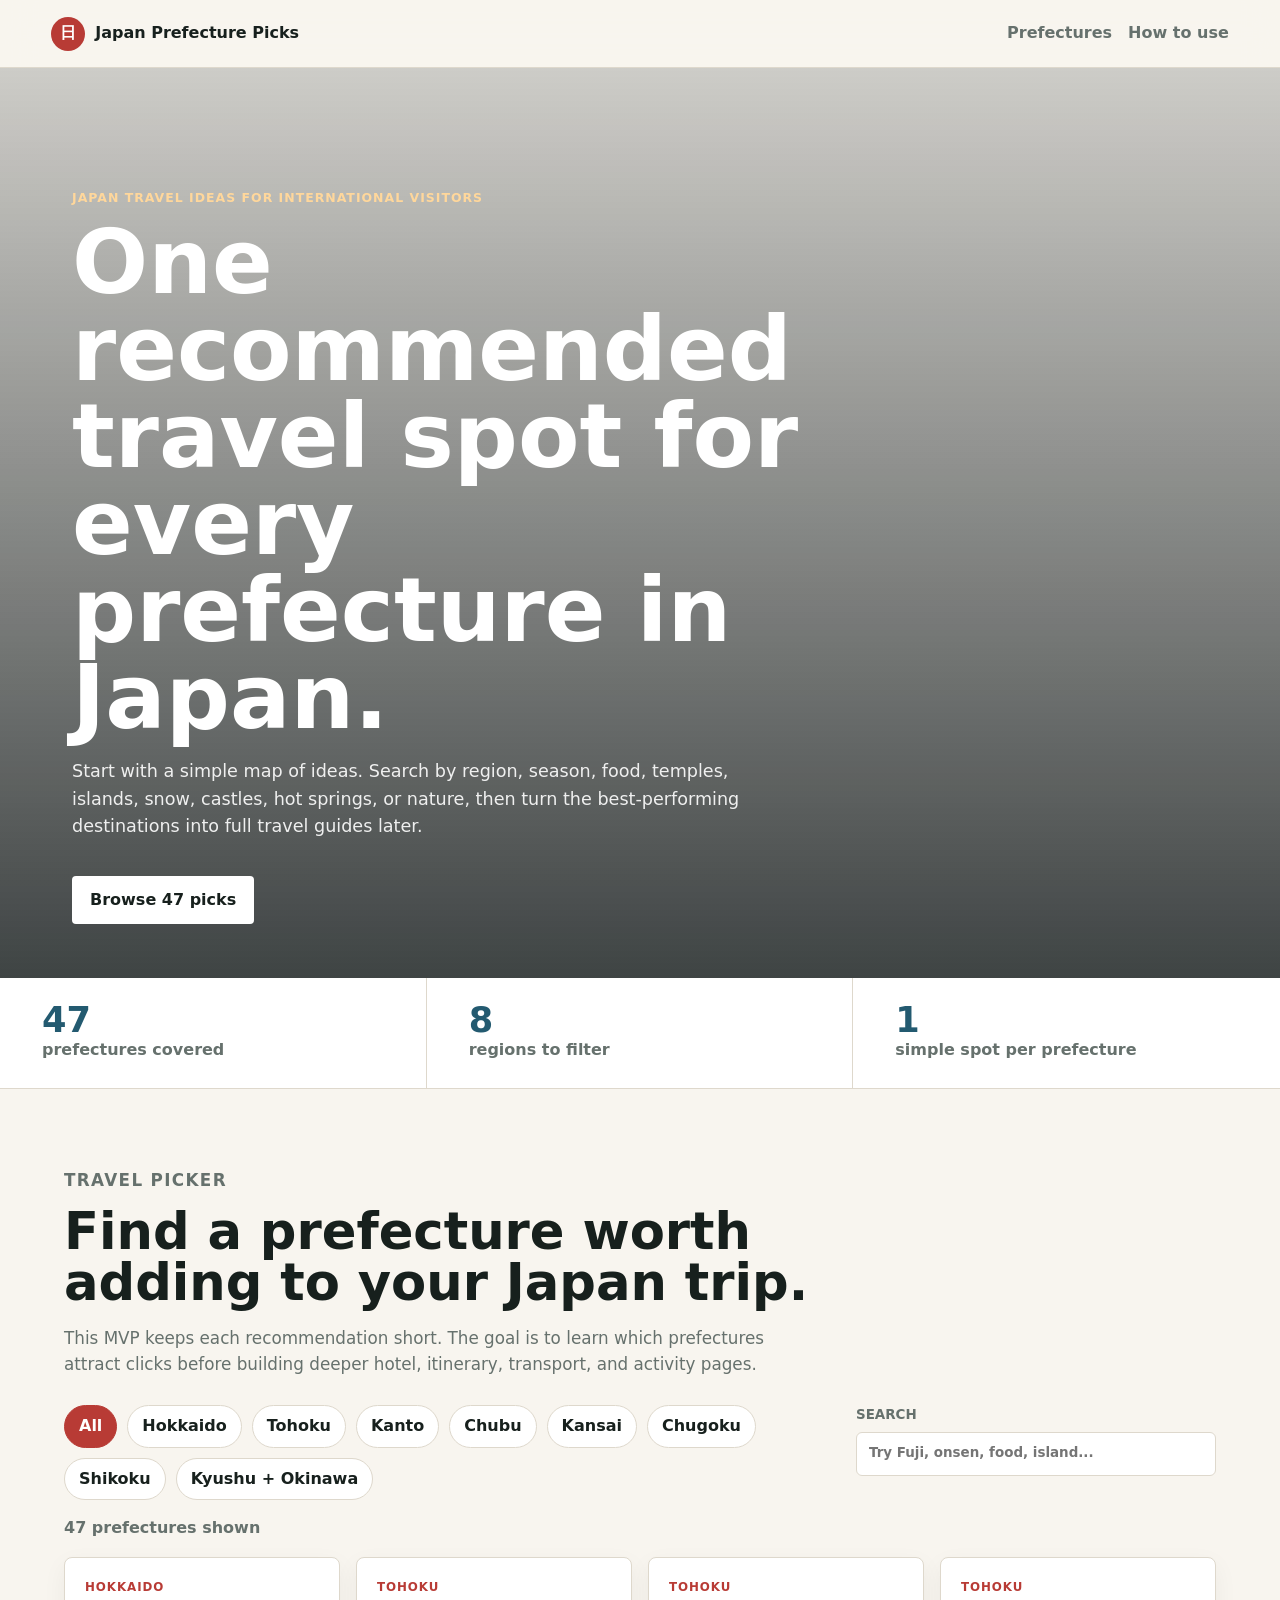
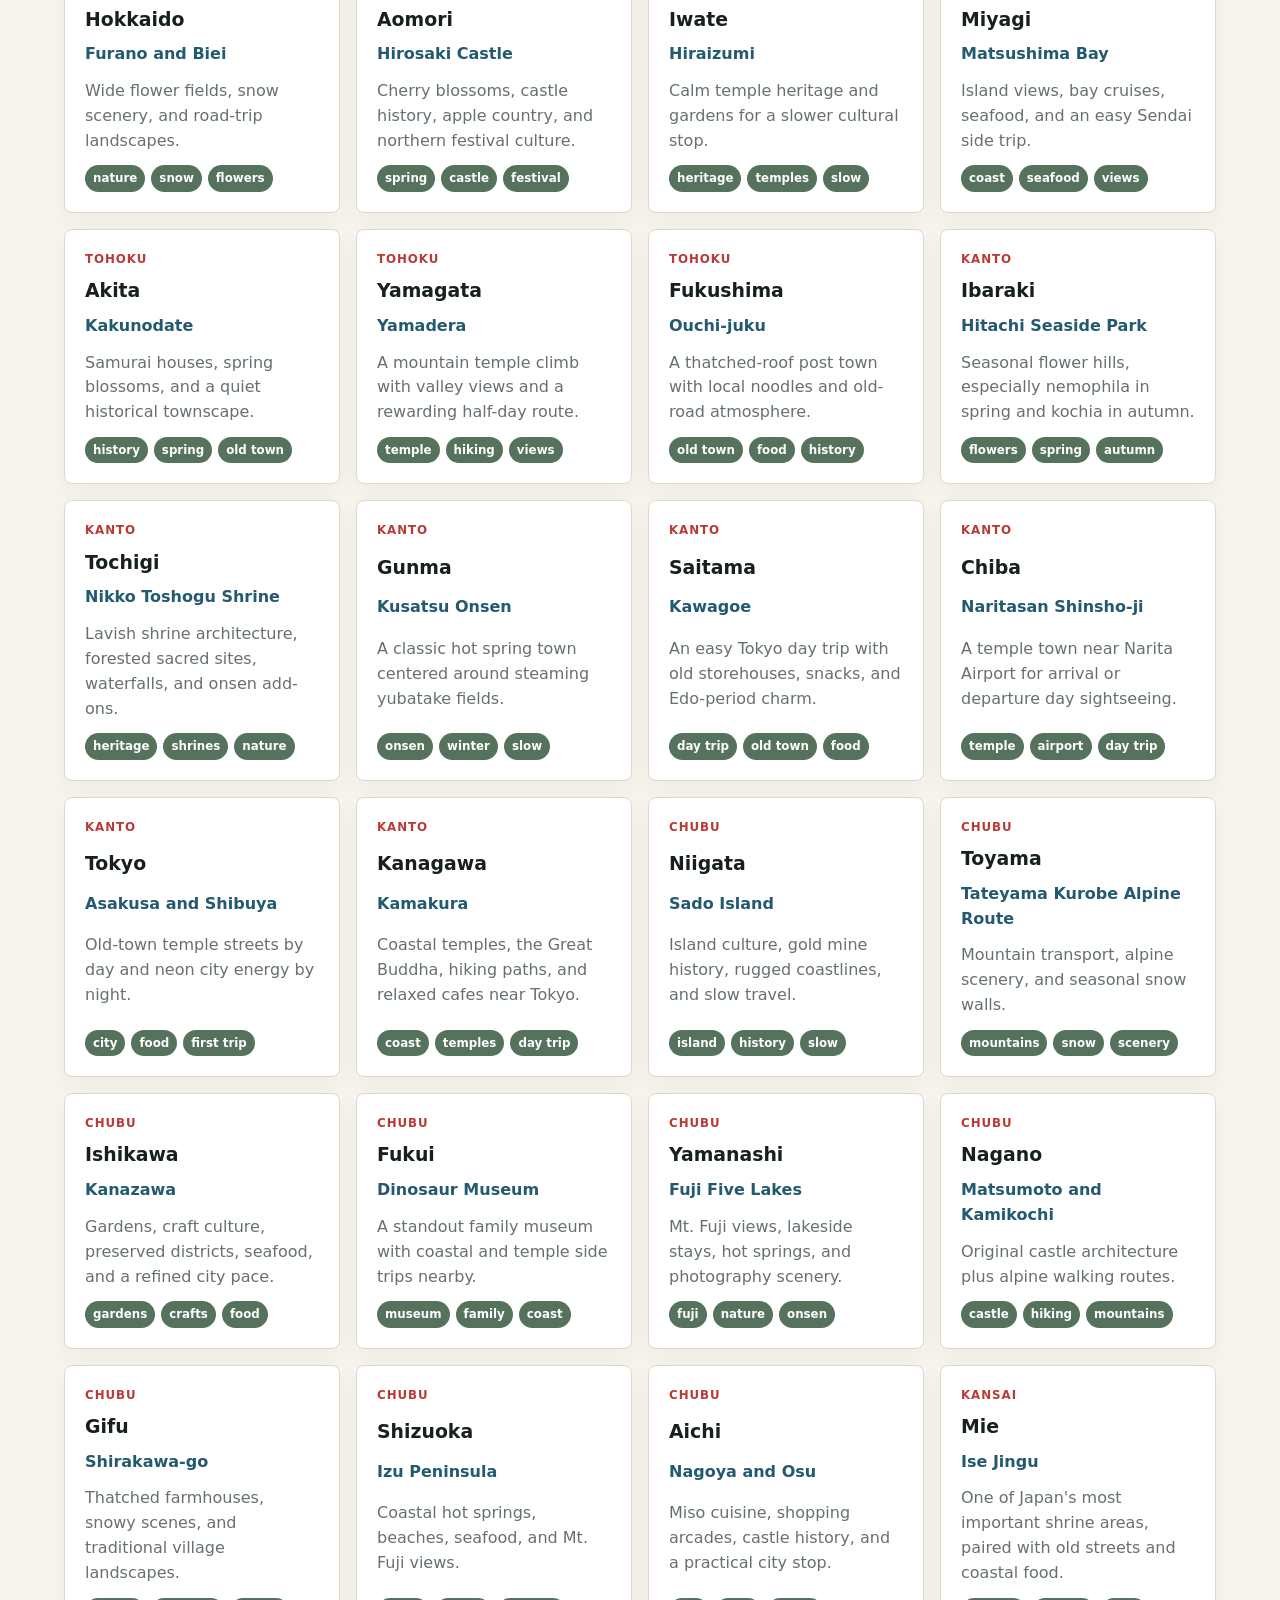
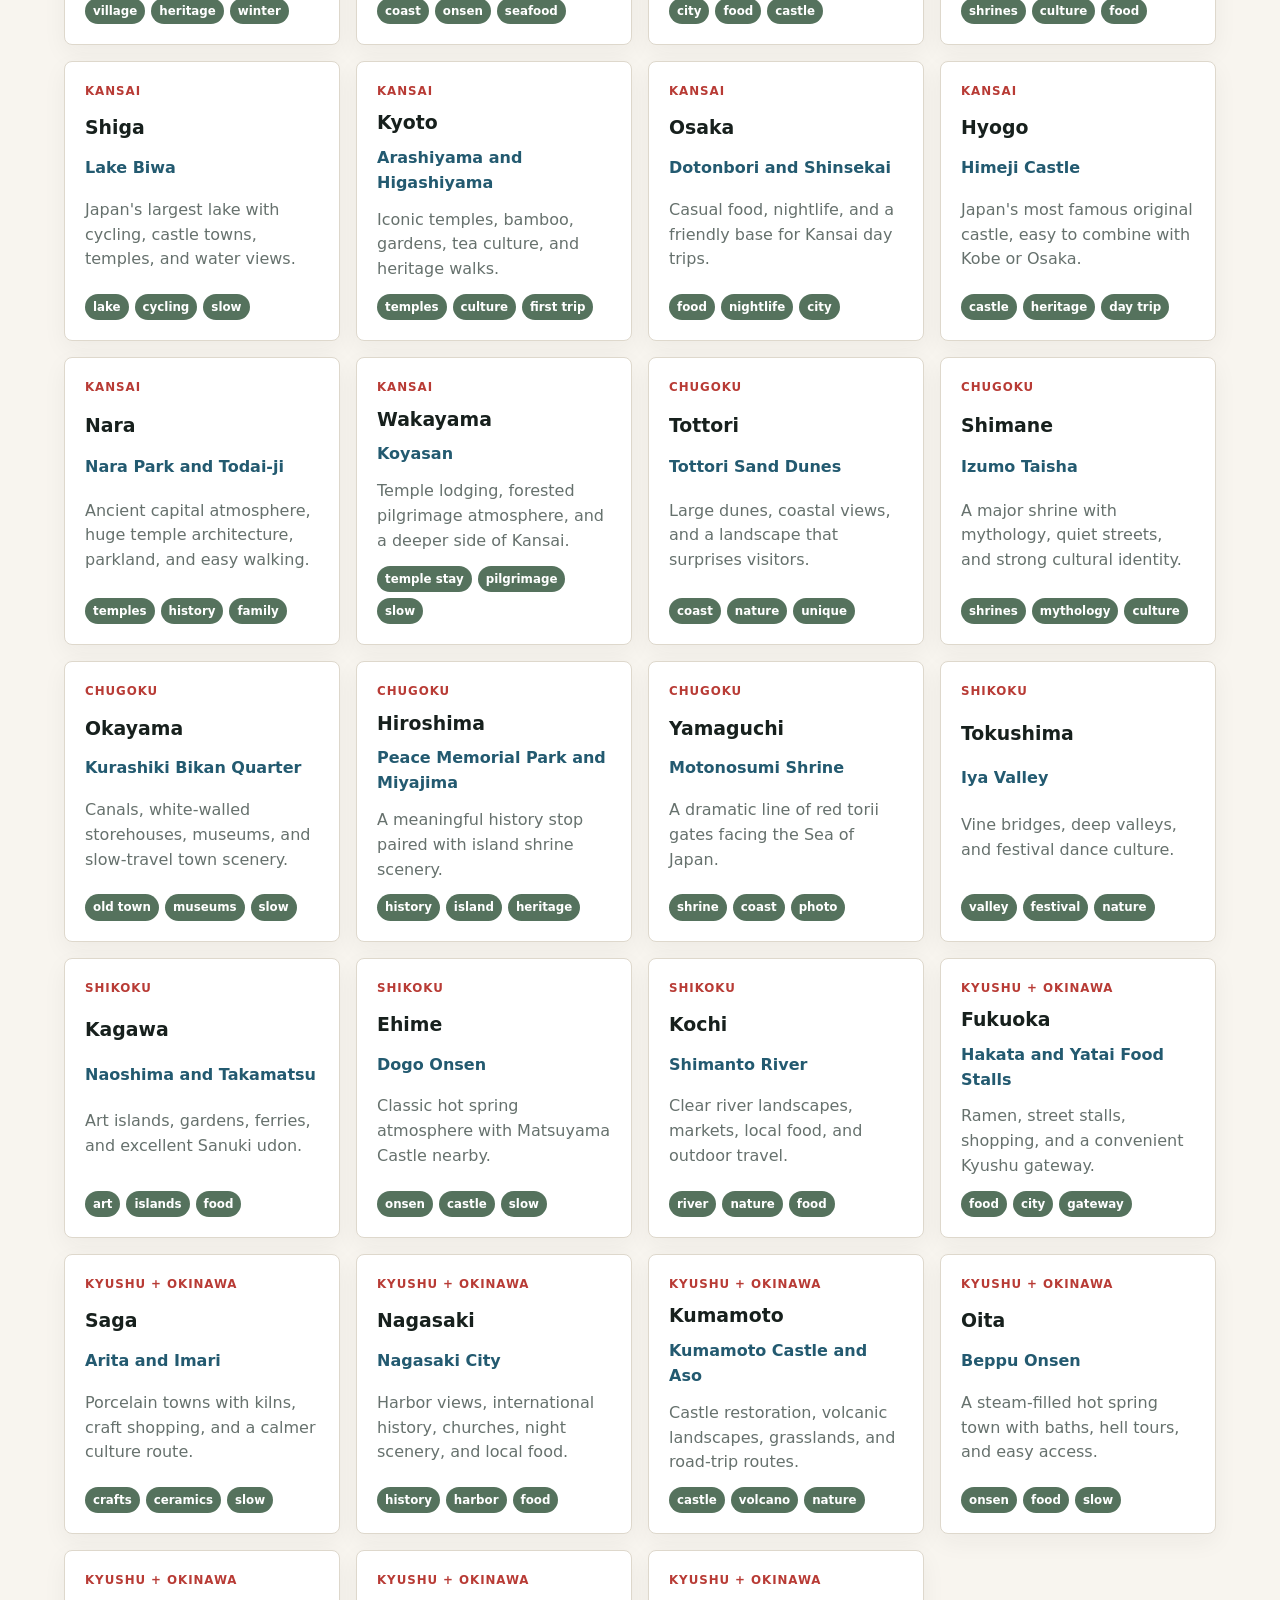
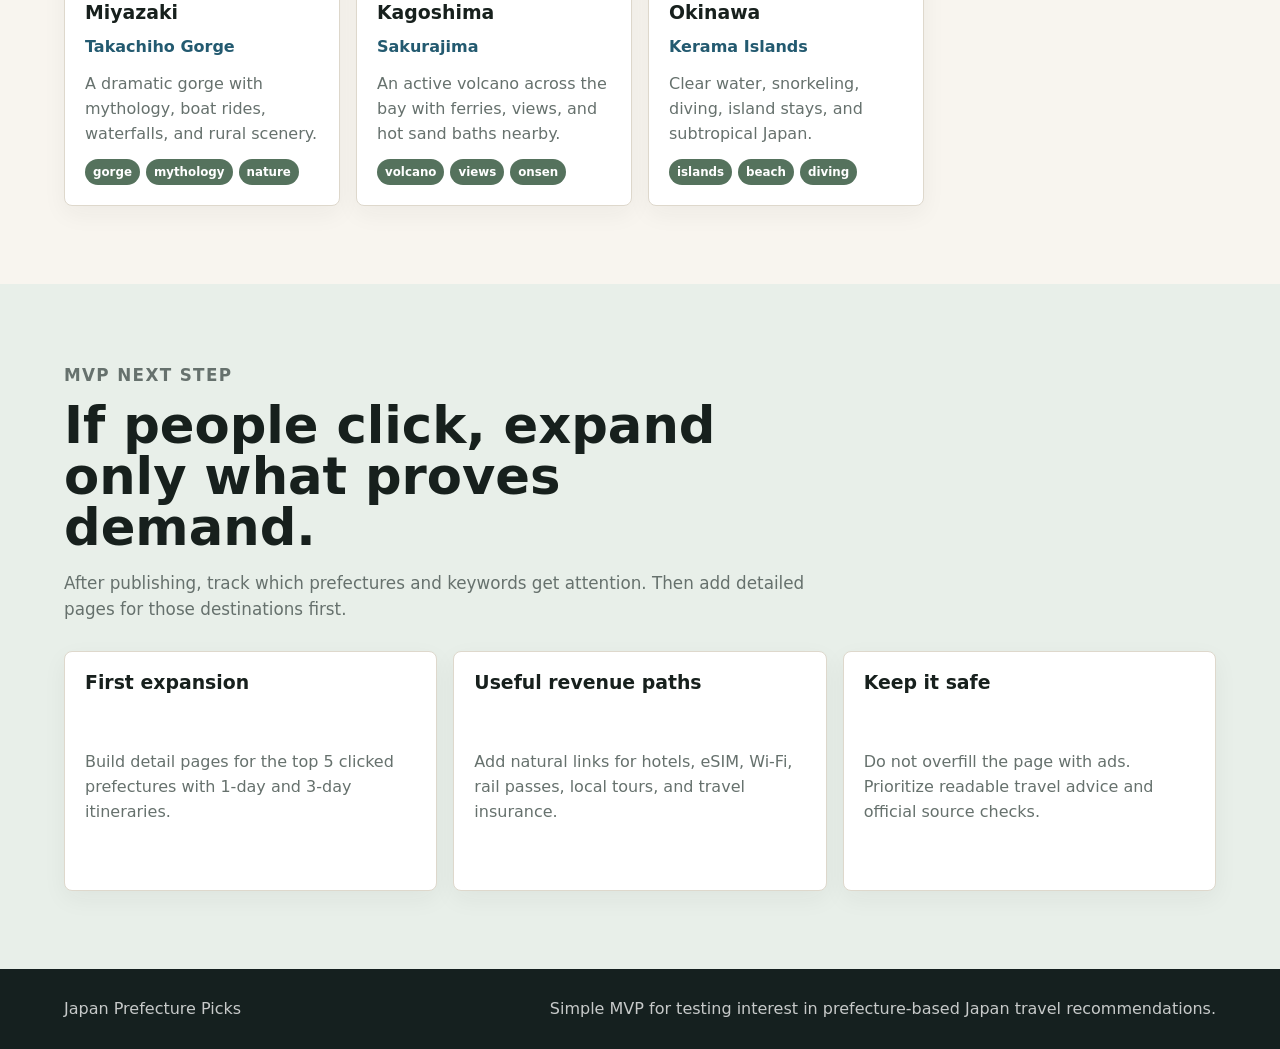
==== index.html @ 4be4b6f5 "Add Japan prefecture travel MVP" ====
<!doctype html>
<html lang="en">
  <head>
    <meta charset="UTF-8" />
    <meta name="viewport" content="width=device-width, initial-scale=1.0" />
    <meta
      name="description"
      content="A simple Japan travel picker for international visitors: one recommended spot for every prefecture."
    />
    <title>Japan Prefecture Picks | Simple Japan Travel Guide</title>
    <script
      async
      src="https://pagead2.googlesyndication.com/pagead/js/adsbygoogle.js?client=ca-pub-1375359131271370"
      crossorigin="anonymous"
    ></script>
    <link rel="stylesheet" href="styles.css" />
  </head>
  <body>
    <header class="site-header">
      <a class="brand" href="#top">
        <span>日</span>
        Japan Prefecture Picks
      </a>
      <nav aria-label="Main navigation">
        <a href="#prefectures">Prefectures</a>
        <a href="#how-to-use">How to use</a>
      </nav>
    </header>

    <main id="top">
      <section class="hero">
        <div class="hero-copy">
          <p class="eyebrow">Japan travel ideas for international visitors</p>
          <h1>One recommended travel spot for every prefecture in Japan.</h1>
          <p>
            Start with a simple map of ideas. Search by region, season, food, temples, islands, snow, castles, hot
            springs, or nature, then turn the best-performing destinations into full travel guides later.
          </p>
          <a class="hero-button" href="#prefectures">Browse 47 picks</a>
        </div>
      </section>

      <section class="summary-strip" aria-label="Site summary">
        <div>
          <strong>47</strong>
          <span>prefectures covered</span>
        </div>
        <div>
          <strong>8</strong>
          <span>regions to filter</span>
        </div>
        <div>
          <strong>1</strong>
          <span>simple spot per prefecture</span>
        </div>
      </section>

      <section class="section" id="prefectures">
        <div class="section-heading">
          <p class="eyebrow">Travel picker</p>
          <h2>Find a prefecture worth adding to your Japan trip.</h2>
          <p>
            This MVP keeps each recommendation short. The goal is to learn which prefectures attract clicks before
            building deeper hotel, itinerary, transport, and activity pages.
          </p>
        </div>

        <div class="controls" aria-label="Prefecture controls">
          <div class="region-tabs" aria-label="Filter by region">
            <button class="region-button active" type="button" data-region="all">All</button>
            <button class="region-button" type="button" data-region="hokkaido">Hokkaido</button>
            <button class="region-button" type="button" data-region="tohoku">Tohoku</button>
            <button class="region-button" type="button" data-region="kanto">Kanto</button>
            <button class="region-button" type="button" data-region="chubu">Chubu</button>
            <button class="region-button" type="button" data-region="kansai">Kansai</button>
            <button class="region-button" type="button" data-region="chugoku">Chugoku</button>
            <button class="region-button" type="button" data-region="shikoku">Shikoku</button>
            <button class="region-button" type="button" data-region="kyushu">Kyushu + Okinawa</button>
          </div>
          <label class="search-box">
            <span>Search</span>
            <input id="prefectureSearch" type="search" placeholder="Try Fuji, onsen, food, island..." />
          </label>
        </div>

        <p class="result-count" id="resultCount" aria-live="polite"></p>
        <div class="prefecture-grid" id="prefectureGrid"></div>
      </section>

      <section class="section monetization" id="how-to-use">
        <div class="section-heading">
          <p class="eyebrow">MVP next step</p>
          <h2>If people click, expand only what proves demand.</h2>
          <p>
            After publishing, track which prefectures and keywords get attention. Then add detailed pages for those
            destinations first.
          </p>
        </div>
        <div class="next-grid">
          <article>
            <h3>First expansion</h3>
            <p>Build detail pages for the top 5 clicked prefectures with 1-day and 3-day itineraries.</p>
          </article>
          <article>
            <h3>Useful revenue paths</h3>
            <p>Add natural links for hotels, eSIM, Wi-Fi, rail passes, local tours, and travel insurance.</p>
          </article>
          <article>
            <h3>Keep it safe</h3>
            <p>Do not overfill the page with ads. Prioritize readable travel advice and official source checks.</p>
          </article>
        </div>
      </section>
    </main>

    <footer>
      <p>Japan Prefecture Picks</p>
      <p>Simple MVP for testing interest in prefecture-based Japan travel recommendations.</p>
    </footer>

    <script src="script.js"></script>
  </body>
</html>
---- styles.css ----
:root {
  --ink: #17201d;
  --muted: #66716d;
  --paper: #f8f5ef;
  --surface: #ffffff;
  --line: #ded8cc;
  --red: #b83b35;
  --blue: #235a70;
  --green: #55725d;
  --gold: #b88637;
}

* {
  box-sizing: border-box;
}

html {
  scroll-behavior: smooth;
}

body {
  margin: 0;
  color: var(--ink);
  background: var(--paper);
  font-family: Inter, ui-sans-serif, system-ui, -apple-system, BlinkMacSystemFont, "Segoe UI", sans-serif;
  line-height: 1.55;
}

a {
  color: inherit;
}

.site-header {
  position: sticky;
  top: 0;
  z-index: 10;
  display: flex;
  align-items: center;
  justify-content: space-between;
  gap: 18px;
  min-height: 68px;
  padding: 14px clamp(18px, 4vw, 56px);
  background: rgba(248, 245, 239, 0.94);
  border-bottom: 1px solid var(--line);
  backdrop-filter: blur(16px);
}

.brand {
  display: inline-flex;
  align-items: center;
  gap: 10px;
  font-weight: 900;
  text-decoration: none;
}

.brand span {
  display: grid;
  place-items: center;
  width: 34px;
  height: 34px;
  color: #fff;
  background: var(--red);
  border-radius: 50%;
}

nav {
  display: flex;
  flex-wrap: wrap;
  justify-content: flex-end;
  gap: 16px;
  color: var(--muted);
  font-weight: 800;
}

nav a {
  text-decoration: none;
}

nav a:hover {
  color: var(--red);
}

.hero {
  min-height: 72vh;
  display: grid;
  align-items: end;
  padding: 120px clamp(20px, 6vw, 72px) 54px;
  color: #fff;
  background:
    linear-gradient(180deg, rgba(11, 18, 20, 0.18), rgba(11, 18, 20, 0.78)),
    url("https://images.unsplash.com/photo-1528164344705-47542687000d?auto=format&fit=crop&w=1800&q=80") center/cover;
}

.hero-copy {
  max-width: 820px;
}

.eyebrow {
  margin: 0 0 12px;
  color: var(--red);
  font-size: 0.78rem;
  font-weight: 900;
  letter-spacing: 0.08em;
  text-transform: uppercase;
}

.hero .eyebrow {
  color: #ffd79b;
}

h1,
h2,
h3,
p {
  overflow-wrap: anywhere;
}

h1 {
  max-width: 760px;
  margin: 0;
  font-size: clamp(2.7rem, 7vw, 6.4rem);
  line-height: 0.97;
  letter-spacing: 0;
}

.hero p:not(.eyebrow) {
  max-width: 680px;
  color: rgba(255, 255, 255, 0.9);
  font-size: 1.1rem;
}

.hero-button {
  display: inline-flex;
  align-items: center;
  justify-content: center;
  min-height: 46px;
  margin-top: 18px;
  padding: 12px 18px;
  color: var(--ink);
  background: #fff;
  border-radius: 4px;
  font-weight: 900;
  text-decoration: none;
}

.summary-strip {
  display: grid;
  grid-template-columns: repeat(3, minmax(0, 1fr));
  background: var(--surface);
  border-bottom: 1px solid var(--line);
}

.summary-strip div {
  min-height: 110px;
  padding: 24px clamp(18px, 4vw, 42px);
  border-right: 1px solid var(--line);
}

.summary-strip div:last-child {
  border-right: 0;
}

.summary-strip strong {
  display: block;
  color: var(--blue);
  font-size: 2.2rem;
  line-height: 1;
}

.summary-strip span {
  color: var(--muted);
  font-weight: 800;
}

.section {
  padding: 78px clamp(20px, 5vw, 72px);
}

.section-heading {
  max-width: 760px;
  margin-bottom: 28px;
}

.section-heading h2 {
  margin: 0;
  font-size: clamp(2rem, 4vw, 4rem);
  line-height: 1;
  letter-spacing: 0;
}

.section-heading p {
  color: var(--muted);
  font-size: 1.05rem;
}

.controls {
  display: grid;
  grid-template-columns: minmax(0, 1fr) minmax(250px, 360px);
  gap: 18px;
  align-items: start;
  margin-bottom: 16px;
}

.region-tabs {
  display: flex;
  flex-wrap: wrap;
  gap: 10px;
}

.region-button {
  min-height: 40px;
  padding: 8px 14px;
  color: var(--ink);
  background: var(--surface);
  border: 1px solid var(--line);
  border-radius: 999px;
  font: inherit;
  font-weight: 850;
  cursor: pointer;
}

.region-button.active,
.region-button:hover {
  color: #fff;
  background: var(--red);
  border-color: var(--red);
}

.search-box {
  display: grid;
  gap: 6px;
  color: var(--muted);
  font-size: 0.84rem;
  font-weight: 900;
  text-transform: uppercase;
}

.search-box input {
  width: 100%;
  min-height: 44px;
  padding: 10px 12px;
  color: var(--ink);
  background: var(--surface);
  border: 1px solid var(--line);
  border-radius: 6px;
  font: inherit;
  text-transform: none;
}

.result-count {
  min-height: 24px;
  margin: 0 0 16px;
  color: var(--muted);
  font-weight: 900;
}

.prefecture-grid {
  display: grid;
  grid-template-columns: repeat(4, minmax(0, 1fr));
  gap: 16px;
}

.prefecture-card,
.next-grid article {
  display: grid;
  gap: 12px;
  min-height: 240px;
  padding: 20px;
  background: var(--surface);
  border: 1px solid var(--line);
  border-radius: 8px;
  box-shadow: 0 8px 24px rgba(31, 43, 40, 0.05);
}

.prefecture-region {
  color: var(--red);
  font-size: 0.74rem;
  font-weight: 900;
  letter-spacing: 0.08em;
  text-transform: uppercase;
}

.prefecture-card h3,
.next-grid h3 {
  margin: 0;
  font-size: 1.18rem;
  line-height: 1.15;
}

.prefecture-spot {
  margin: 0;
  color: var(--blue);
  font-weight: 900;
}

.prefecture-card p:not(.prefecture-spot),
.next-grid p {
  margin: 0;
  color: var(--muted);
}

.prefecture-tags {
  display: flex;
  flex-wrap: wrap;
  gap: 6px;
  align-self: end;
}

.prefecture-tags span {
  min-height: 26px;
  padding: 4px 8px;
  color: #fff;
  background: var(--green);
  border-radius: 999px;
  font-size: 0.74rem;
  font-weight: 900;
}

.monetization {
  background: #e8efe9;
}

.next-grid {
  display: grid;
  grid-template-columns: repeat(3, minmax(0, 1fr));
  gap: 16px;
}

footer {
  display: flex;
  justify-content: space-between;
  gap: 24px;
  padding: 28px clamp(20px, 5vw, 72px);
  color: rgba(255, 255, 255, 0.76);
  background: #15201f;
}

footer p {
  margin: 0;
}

@media (max-width: 1080px) {
  .prefecture-grid {
    grid-template-columns: repeat(2, minmax(0, 1fr));
  }

  .controls {
    grid-template-columns: 1fr;
  }
}

@media (max-width: 760px) {
  .site-header {
    position: static;
    align-items: flex-start;
    flex-direction: column;
  }

  nav {
    justify-content: flex-start;
  }

  .hero {
    min-height: 76vh;
    padding-top: 88px;
  }

  h1 {
    font-size: clamp(2.35rem, 15vw, 4.4rem);
  }

  .summary-strip,
  .prefecture-grid,
  .next-grid {
    grid-template-columns: 1fr;
  }

  .summary-strip div {
    min-height: auto;
    border-right: 0;
    border-bottom: 1px solid var(--line);
  }

  .summary-strip div:last-child {
    border-bottom: 0;
  }

  footer {
    flex-direction: column;
  }
}
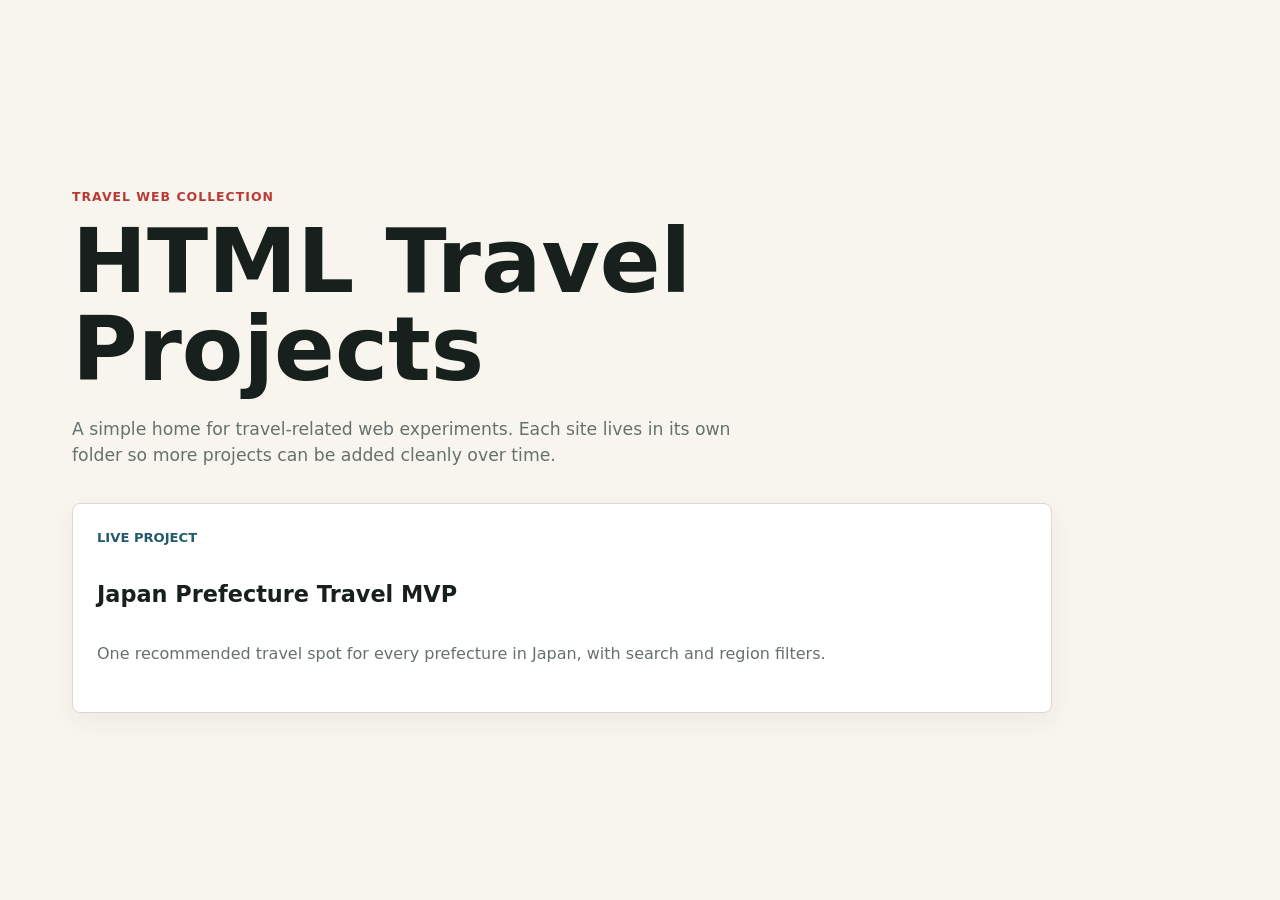
==== commit 2e770eb4: "Organize travel MVP into project folder" ====
--- a/index.html
+++ b/index.html
@@ -5,119 +5,122 @@
     <meta name="viewport" content="width=device-width, initial-scale=1.0" />
     <meta
       name="description"
-      content="A simple Japan travel picker for international visitors: one recommended spot for every prefecture."
+      content="A collection of simple travel web projects."
     />
-    <title>Japan Prefecture Picks | Simple Japan Travel Guide</title>
-    <script
-      async
-      src="https://pagead2.googlesyndication.com/pagead/js/adsbygoogle.js?client=ca-pub-1375359131271370"
-      crossorigin="anonymous"
-    ></script>
-    <link rel="stylesheet" href="styles.css" />
+    <title>HTML Travel Projects</title>
+    <style>
+      :root {
+        --ink: #17201d;
+        --muted: #66716d;
+        --paper: #f8f5ef;
+        --surface: #ffffff;
+        --line: #ded8cc;
+        --red: #b83b35;
+        --blue: #235a70;
+      }
+
+      * {
+        box-sizing: border-box;
+      }
+
+      body {
+        margin: 0;
+        color: var(--ink);
+        background: var(--paper);
+        font-family: Inter, ui-sans-serif, system-ui, -apple-system, BlinkMacSystemFont, "Segoe UI", sans-serif;
+        line-height: 1.55;
+      }
+
+      main {
+        min-height: 100vh;
+        display: grid;
+        align-content: center;
+        padding: clamp(24px, 6vw, 72px);
+      }
+
+      .eyebrow {
+        margin: 0 0 12px;
+        color: var(--red);
+        font-size: 0.78rem;
+        font-weight: 900;
+        letter-spacing: 0.08em;
+        text-transform: uppercase;
+      }
+
+      h1 {
+        max-width: 780px;
+        margin: 0;
+        font-size: clamp(2.8rem, 7vw, 6rem);
+        line-height: 0.98;
+        letter-spacing: 0;
+      }
+
+      .intro {
+        max-width: 680px;
+        margin: 22px 0 34px;
+        color: var(--muted);
+        font-size: 1.08rem;
+      }
+
+      .project-grid {
+        display: grid;
+        grid-template-columns: repeat(auto-fit, minmax(260px, 1fr));
+        gap: 18px;
+        max-width: 980px;
+      }
+
+      .project-card {
+        display: grid;
+        gap: 12px;
+        min-height: 210px;
+        padding: 24px;
+        color: inherit;
+        background: var(--surface);
+        border: 1px solid var(--line);
+        border-radius: 8px;
+        text-decoration: none;
+        box-shadow: 0 8px 24px rgba(31, 43, 40, 0.06);
+      }
+
+      .project-card:hover {
+        border-color: var(--blue);
+      }
+
+      .project-card span {
+        color: var(--blue);
+        font-size: 0.82rem;
+        font-weight: 900;
+        text-transform: uppercase;
+      }
+
+      .project-card h2 {
+        margin: 0;
+        font-size: 1.4rem;
+        line-height: 1.15;
+      }
+
+      .project-card p {
+        margin: 0;
+        color: var(--muted);
+      }
+    </style>
   </head>
   <body>
-    <header class="site-header">
-      <a class="brand" href="#top">
-        <span>日</span>
-        Japan Prefecture Picks
-      </a>
-      <nav aria-label="Main navigation">
-        <a href="#prefectures">Prefectures</a>
-        <a href="#how-to-use">How to use</a>
-      </nav>
-    </header>
+    <main>
+      <p class="eyebrow">Travel web collection</p>
+      <h1>HTML Travel Projects</h1>
+      <p class="intro">
+        A simple home for travel-related web experiments. Each site lives in its own folder so more projects can be
+        added cleanly over time.
+      </p>
 
-    <main id="top">
-      <section class="hero">
-        <div class="hero-copy">
-          <p class="eyebrow">Japan travel ideas for international visitors</p>
-          <h1>One recommended travel spot for every prefecture in Japan.</h1>
-          <p>
-            Start with a simple map of ideas. Search by region, season, food, temples, islands, snow, castles, hot
-            springs, or nature, then turn the best-performing destinations into full travel guides later.
-          </p>
-          <a class="hero-button" href="#prefectures">Browse 47 picks</a>
-        </div>
-      </section>
-
-      <section class="summary-strip" aria-label="Site summary">
-        <div>
-          <strong>47</strong>
-          <span>prefectures covered</span>
-        </div>
-        <div>
-          <strong>8</strong>
-          <span>regions to filter</span>
-        </div>
-        <div>
-          <strong>1</strong>
-          <span>simple spot per prefecture</span>
-        </div>
-      </section>
-
-      <section class="section" id="prefectures">
-        <div class="section-heading">
-          <p class="eyebrow">Travel picker</p>
-          <h2>Find a prefecture worth adding to your Japan trip.</h2>
-          <p>
-            This MVP keeps each recommendation short. The goal is to learn which prefectures attract clicks before
-            building deeper hotel, itinerary, transport, and activity pages.
-          </p>
-        </div>
-
-        <div class="controls" aria-label="Prefecture controls">
-          <div class="region-tabs" aria-label="Filter by region">
-            <button class="region-button active" type="button" data-region="all">All</button>
-            <button class="region-button" type="button" data-region="hokkaido">Hokkaido</button>
-            <button class="region-button" type="button" data-region="tohoku">Tohoku</button>
-            <button class="region-button" type="button" data-region="kanto">Kanto</button>
-            <button class="region-button" type="button" data-region="chubu">Chubu</button>
-            <button class="region-button" type="button" data-region="kansai">Kansai</button>
-            <button class="region-button" type="button" data-region="chugoku">Chugoku</button>
-            <button class="region-button" type="button" data-region="shikoku">Shikoku</button>
-            <button class="region-button" type="button" data-region="kyushu">Kyushu + Okinawa</button>
-          </div>
-          <label class="search-box">
-            <span>Search</span>
-            <input id="prefectureSearch" type="search" placeholder="Try Fuji, onsen, food, island..." />
-          </label>
-        </div>
-
-        <p class="result-count" id="resultCount" aria-live="polite"></p>
-        <div class="prefecture-grid" id="prefectureGrid"></div>
-      </section>
-
-      <section class="section monetization" id="how-to-use">
-        <div class="section-heading">
-          <p class="eyebrow">MVP next step</p>
-          <h2>If people click, expand only what proves demand.</h2>
-          <p>
-            After publishing, track which prefectures and keywords get attention. Then add detailed pages for those
-            destinations first.
-          </p>
-        </div>
-        <div class="next-grid">
-          <article>
-            <h3>First expansion</h3>
-            <p>Build detail pages for the top 5 clicked prefectures with 1-day and 3-day itineraries.</p>
-          </article>
-          <article>
-            <h3>Useful revenue paths</h3>
-            <p>Add natural links for hotels, eSIM, Wi-Fi, rail passes, local tours, and travel insurance.</p>
-          </article>
-          <article>
-            <h3>Keep it safe</h3>
-            <p>Do not overfill the page with ads. Prioritize readable travel advice and official source checks.</p>
-          </article>
-        </div>
-      </section>
+      <div class="project-grid">
+        <a class="project-card" href="./japan-prefecture-travel-mvp/">
+          <span>Live project</span>
+          <h2>Japan Prefecture Travel MVP</h2>
+          <p>One recommended travel spot for every prefecture in Japan, with search and region filters.</p>
+        </a>
+      </div>
     </main>
-
-    <footer>
-      <p>Japan Prefecture Picks</p>
-      <p>Simple MVP for testing interest in prefecture-based Japan travel recommendations.</p>
-    </footer>
-
-    <script src="script.js"></script>
   </body>
 </html>
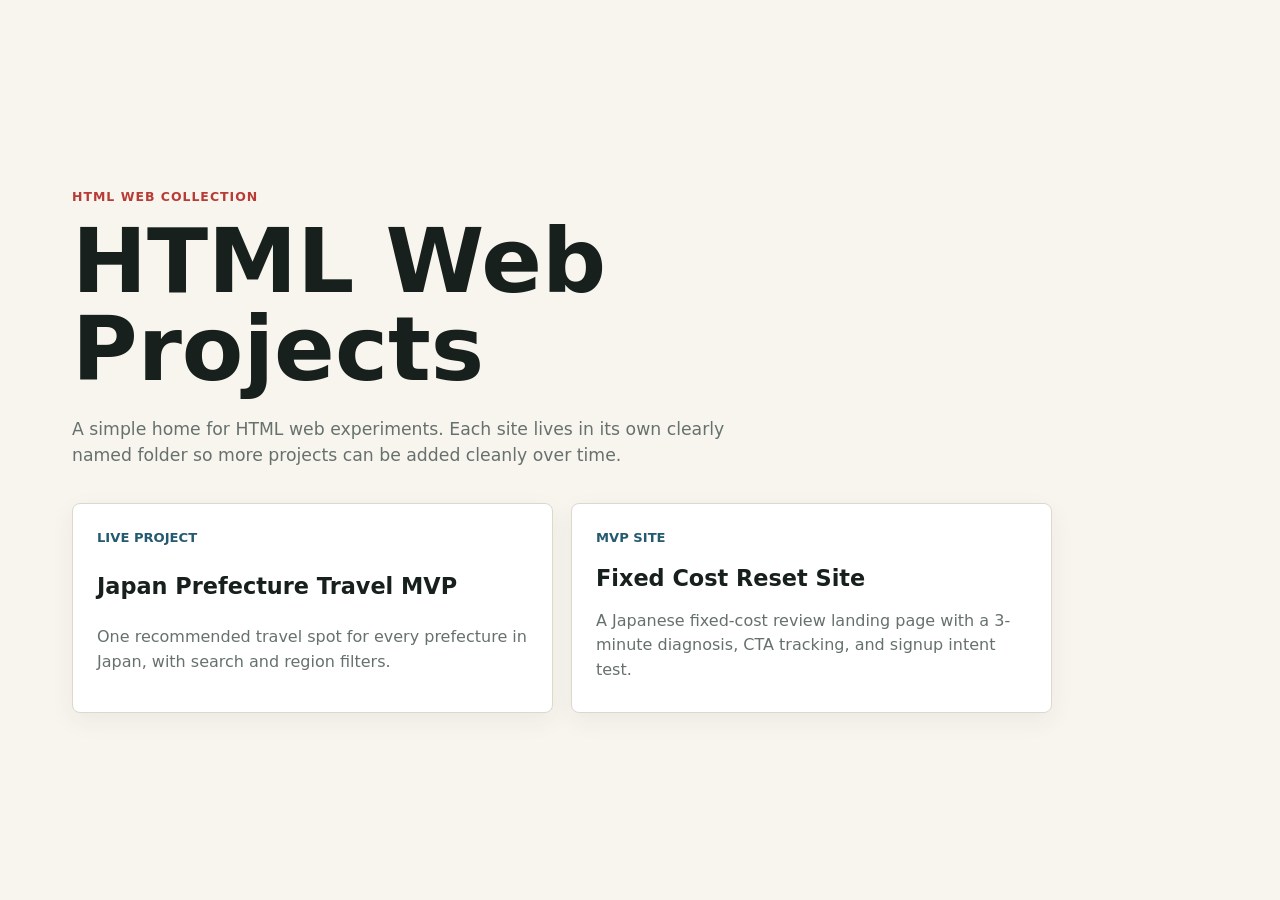
==== commit 575c8be9: "Add fixed cost reset site" ====
--- a/index.html
+++ b/index.html
@@ -5,9 +5,9 @@
     <meta name="viewport" content="width=device-width, initial-scale=1.0" />
     <meta
       name="description"
-      content="A collection of simple travel web projects."
+      content="A collection of simple HTML web projects."
     />
-    <title>HTML Travel Projects</title>
+    <title>HTML Web Projects</title>
     <style>
       :root {
         --ink: #17201d;
@@ -107,10 +107,10 @@
   </head>
   <body>
     <main>
-      <p class="eyebrow">Travel web collection</p>
-      <h1>HTML Travel Projects</h1>
+      <p class="eyebrow">HTML web collection</p>
+      <h1>HTML Web Projects</h1>
       <p class="intro">
-        A simple home for travel-related web experiments. Each site lives in its own folder so more projects can be
+        A simple home for HTML web experiments. Each site lives in its own clearly named folder so more projects can be
         added cleanly over time.
       </p>
 
@@ -120,6 +120,11 @@
           <h2>Japan Prefecture Travel MVP</h2>
           <p>One recommended travel spot for every prefecture in Japan, with search and region filters.</p>
         </a>
+        <a class="project-card" href="./fixed-cost-reset-site/">
+          <span>MVP site</span>
+          <h2>Fixed Cost Reset Site</h2>
+          <p>A Japanese fixed-cost review landing page with a 3-minute diagnosis, CTA tracking, and signup intent test.</p>
+        </a>
       </div>
     </main>
   </body>
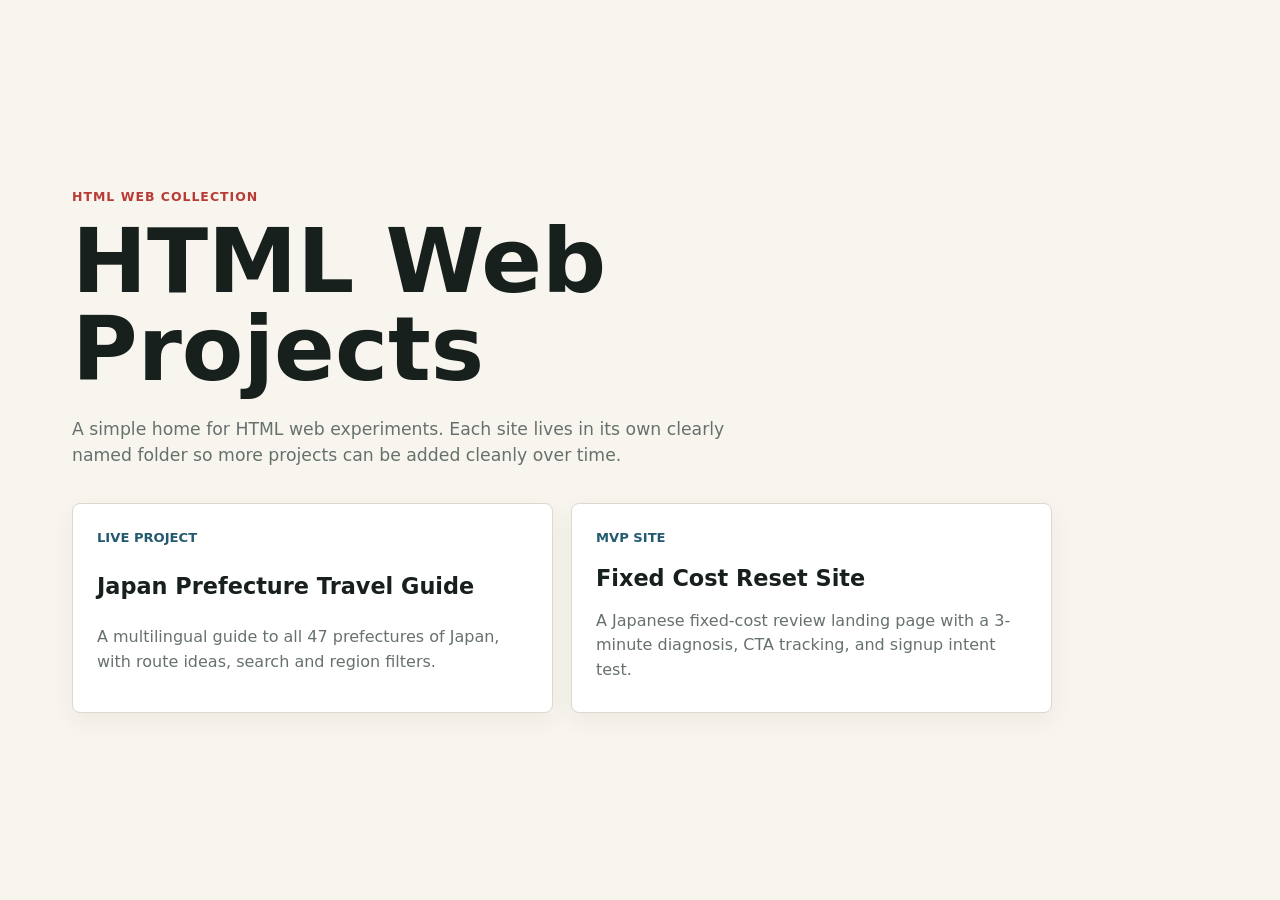
==== commit 032af379: "Update travel guide listing title" ====
--- a/index.html
+++ b/index.html
@@ -117,8 +117,8 @@
       <div class="project-grid">
         <a class="project-card" href="./japan-prefecture-travel-mvp/">
           <span>Live project</span>
-          <h2>Japan Prefecture Travel MVP</h2>
-          <p>One recommended travel spot for every prefecture in Japan, with search and region filters.</p>
+          <h2>Japan Prefecture Travel Guide</h2>
+          <p>A multilingual guide to all 47 prefectures of Japan, with route ideas, search and region filters.</p>
         </a>
         <a class="project-card" href="./fixed-cost-reset-site/">
           <span>MVP site</span>
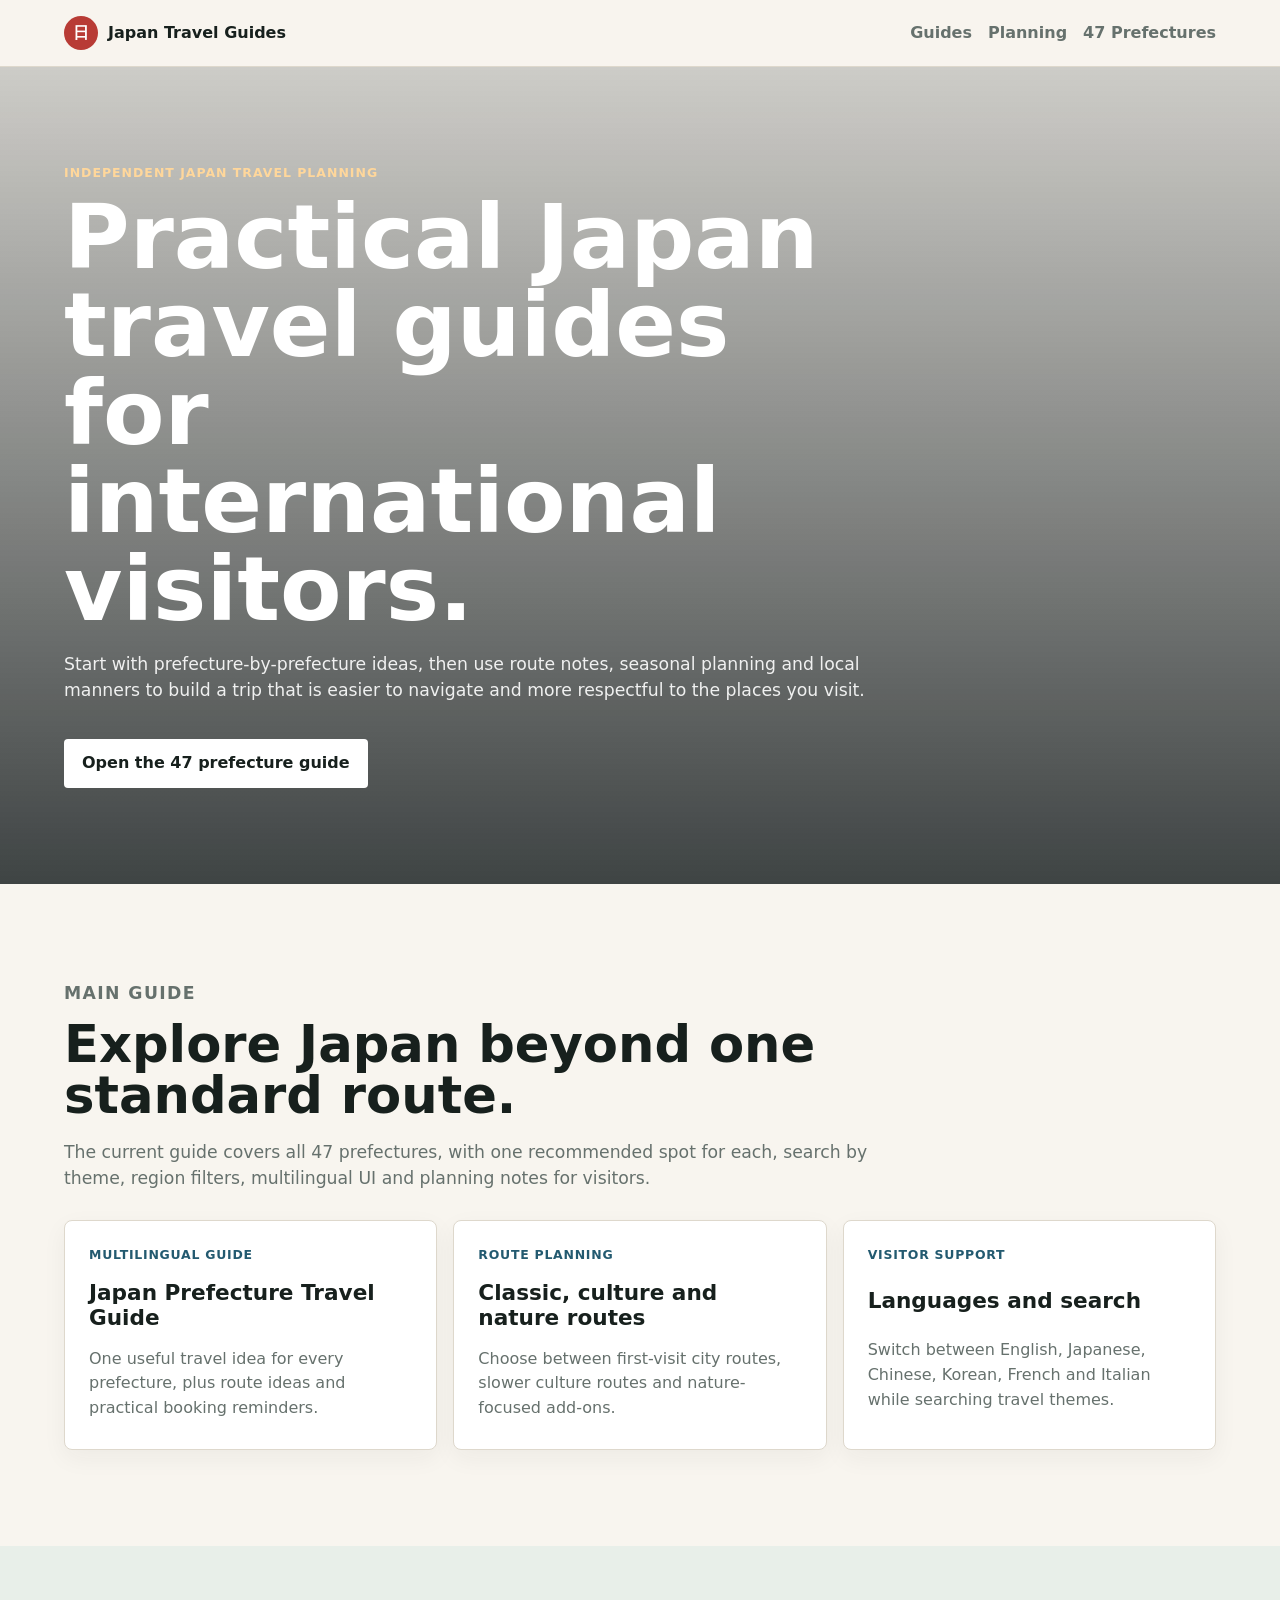
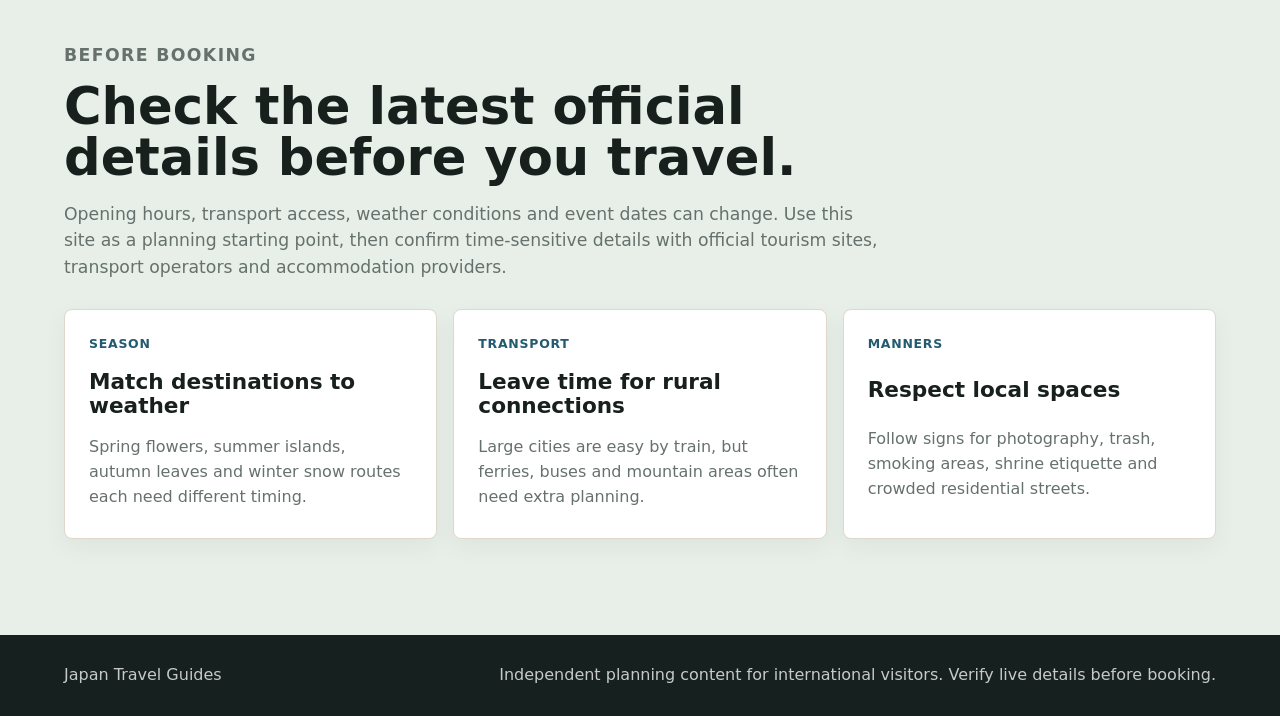
==== commit 97e0c9e6: "Make root page AdSense-ready travel guide" ====
--- a/index.html
+++ b/index.html
@@ -5,9 +5,11 @@
     <meta name="viewport" content="width=device-width, initial-scale=1.0" />
     <meta
       name="description"
-      content="A collection of simple HTML web projects."
+      content="A multilingual Japan travel guide for international visitors, featuring prefecture recommendations, route ideas, planning notes and travel manners."
     />
-    <title>HTML Web Projects</title>
+    <title>Japan Travel Guides for International Visitors</title>
+    <script async src="https://pagead2.googlesyndication.com/pagead/js/adsbygoogle.js?client=ca-pub-1375359131271370"
+     crossorigin="anonymous"></script>
     <style>
       :root {
         --ink: #17201d;
@@ -17,10 +19,15 @@
         --line: #ded8cc;
         --red: #b83b35;
         --blue: #235a70;
+        --green: #55725d;
       }
 
       * {
         box-sizing: border-box;
+      }
+
+      html {
+        scroll-behavior: smooth;
       }
 
       body {
@@ -31,11 +38,73 @@
         line-height: 1.55;
       }
 
+      a {
+        color: inherit;
+      }
+
+      header {
+        display: flex;
+        align-items: center;
+        justify-content: space-between;
+        gap: 18px;
+        padding: 16px clamp(20px, 5vw, 72px);
+        background: rgba(248, 245, 239, 0.95);
+        border-bottom: 1px solid var(--line);
+      }
+
+      .brand {
+        display: inline-flex;
+        align-items: center;
+        gap: 10px;
+        font-weight: 900;
+        text-decoration: none;
+      }
+
+      .brand span {
+        display: grid;
+        place-items: center;
+        width: 34px;
+        height: 34px;
+        color: #fff;
+        background: var(--red);
+        border-radius: 50%;
+      }
+
+      nav {
+        display: flex;
+        flex-wrap: wrap;
+        justify-content: flex-end;
+        gap: 16px;
+        color: var(--muted);
+        font-weight: 800;
+      }
+
+      nav a {
+        text-decoration: none;
+      }
+
       main {
-        min-height: 100vh;
-        display: grid;
-        align-content: center;
-        padding: clamp(24px, 6vw, 72px);
+        display: grid;
+      }
+
+      .hero,
+      .section {
+        padding: clamp(56px, 8vw, 96px) clamp(20px, 5vw, 72px);
+      }
+
+      .hero {
+        min-height: 72vh;
+        display: grid;
+        align-content: end;
+        color: #fff;
+        background:
+          linear-gradient(180deg, rgba(11, 18, 20, 0.18), rgba(11, 18, 20, 0.78)),
+          url("https://images.unsplash.com/photo-1528164344705-47542687000d?auto=format&fit=crop&w=1800&q=80") center/cover;
+      }
+
+      .hero-inner,
+      .section-heading {
+        max-width: 820px;
       }
 
       .eyebrow {
@@ -47,85 +116,222 @@
         text-transform: uppercase;
       }
 
+      .hero .eyebrow {
+        color: #ffd79b;
+      }
+
+      h1,
+      h2,
+      h3,
+      p {
+        overflow-wrap: anywhere;
+      }
+
       h1 {
-        max-width: 780px;
-        margin: 0;
-        font-size: clamp(2.8rem, 7vw, 6rem);
+        max-width: 820px;
+        margin: 0;
+        font-size: clamp(2.8rem, 7vw, 6.2rem);
         line-height: 0.98;
         letter-spacing: 0;
       }
 
-      .intro {
-        max-width: 680px;
-        margin: 22px 0 34px;
+      h2 {
+        margin: 0;
+        font-size: clamp(2rem, 4vw, 4rem);
+        line-height: 1;
+        letter-spacing: 0;
+      }
+
+      .hero p:not(.eyebrow),
+      .section-heading p {
+        color: rgba(255, 255, 255, 0.9);
+        font-size: 1.08rem;
+      }
+
+      .section-heading p {
         color: var(--muted);
-        font-size: 1.08rem;
-      }
-
-      .project-grid {
-        display: grid;
-        grid-template-columns: repeat(auto-fit, minmax(260px, 1fr));
-        gap: 18px;
-        max-width: 980px;
-      }
-
-      .project-card {
+      }
+
+      .hero-button {
+        display: inline-flex;
+        align-items: center;
+        justify-content: center;
+        min-height: 46px;
+        margin-top: 18px;
+        padding: 12px 18px;
+        color: var(--ink);
+        background: #fff;
+        border-radius: 4px;
+        font-weight: 900;
+        text-decoration: none;
+      }
+
+      .guide-grid,
+      .article-grid {
+        display: grid;
+        grid-template-columns: repeat(3, minmax(0, 1fr));
+        gap: 16px;
+        margin-top: 28px;
+      }
+
+      .guide-card,
+      .article-card {
         display: grid;
         gap: 12px;
-        min-height: 210px;
+        min-height: 230px;
         padding: 24px;
         color: inherit;
         background: var(--surface);
         border: 1px solid var(--line);
         border-radius: 8px;
         text-decoration: none;
-        box-shadow: 0 8px 24px rgba(31, 43, 40, 0.06);
-      }
-
-      .project-card:hover {
-        border-color: var(--blue);
-      }
-
-      .project-card span {
+        box-shadow: 0 8px 24px rgba(31, 43, 40, 0.05);
+      }
+
+      .guide-card span,
+      .article-card span {
         color: var(--blue);
-        font-size: 0.82rem;
+        font-size: 0.78rem;
         font-weight: 900;
+        letter-spacing: 0.06em;
         text-transform: uppercase;
       }
 
-      .project-card h2 {
-        margin: 0;
-        font-size: 1.4rem;
+      .guide-card h3,
+      .article-card h3 {
+        margin: 0;
+        font-size: 1.35rem;
         line-height: 1.15;
       }
 
-      .project-card p {
+      .guide-card p,
+      .article-card p {
         margin: 0;
         color: var(--muted);
+      }
+
+      .note-section {
+        background: #e8efe9;
+      }
+
+      footer {
+        display: flex;
+        justify-content: space-between;
+        gap: 24px;
+        padding: 28px clamp(20px, 5vw, 72px);
+        color: rgba(255, 255, 255, 0.76);
+        background: #15201f;
+      }
+
+      footer p {
+        margin: 0;
+      }
+
+      @media (max-width: 900px) {
+        header,
+        footer {
+          align-items: flex-start;
+          flex-direction: column;
+        }
+
+        nav {
+          justify-content: flex-start;
+        }
+
+        .guide-grid,
+        .article-grid {
+          grid-template-columns: 1fr;
+        }
       }
     </style>
   </head>
   <body>
+    <header>
+      <a class="brand" href="./">
+        <span>日</span>
+        Japan Travel Guides
+      </a>
+      <nav aria-label="Main navigation">
+        <a href="#guides">Guides</a>
+        <a href="#planning">Planning</a>
+        <a href="./japan-prefecture-travel-mvp/">47 Prefectures</a>
+      </nav>
+    </header>
+
     <main>
-      <p class="eyebrow">HTML web collection</p>
-      <h1>HTML Web Projects</h1>
-      <p class="intro">
-        A simple home for HTML web experiments. Each site lives in its own clearly named folder so more projects can be
-        added cleanly over time.
-      </p>
-
-      <div class="project-grid">
-        <a class="project-card" href="./japan-prefecture-travel-mvp/">
-          <span>Live project</span>
-          <h2>Japan Prefecture Travel Guide</h2>
-          <p>A multilingual guide to all 47 prefectures of Japan, with route ideas, search and region filters.</p>
-        </a>
-        <a class="project-card" href="./fixed-cost-reset-site/">
-          <span>MVP site</span>
-          <h2>Fixed Cost Reset Site</h2>
-          <p>A Japanese fixed-cost review landing page with a 3-minute diagnosis, CTA tracking, and signup intent test.</p>
-        </a>
-      </div>
+      <section class="hero">
+        <div class="hero-inner">
+          <p class="eyebrow">Independent Japan travel planning</p>
+          <h1>Practical Japan travel guides for international visitors.</h1>
+          <p>
+            Start with prefecture-by-prefecture ideas, then use route notes, seasonal planning and local manners to
+            build a trip that is easier to navigate and more respectful to the places you visit.
+          </p>
+          <a class="hero-button" href="./japan-prefecture-travel-mvp/">Open the 47 prefecture guide</a>
+        </div>
+      </section>
+
+      <section class="section" id="guides">
+        <div class="section-heading">
+          <p class="eyebrow">Main guide</p>
+          <h2>Explore Japan beyond one standard route.</h2>
+          <p>
+            The current guide covers all 47 prefectures, with one recommended spot for each, search by theme, region
+            filters, multilingual UI and planning notes for visitors.
+          </p>
+        </div>
+        <div class="guide-grid">
+          <a class="guide-card" href="./japan-prefecture-travel-mvp/">
+            <span>Multilingual guide</span>
+            <h3>Japan Prefecture Travel Guide</h3>
+            <p>One useful travel idea for every prefecture, plus route ideas and practical booking reminders.</p>
+          </a>
+          <article class="guide-card">
+            <span>Route planning</span>
+            <h3>Classic, culture and nature routes</h3>
+            <p>Choose between first-visit city routes, slower culture routes and nature-focused add-ons.</p>
+          </article>
+          <article class="guide-card">
+            <span>Visitor support</span>
+            <h3>Languages and search</h3>
+            <p>Switch between English, Japanese, Chinese, Korean, French and Italian while searching travel themes.</p>
+          </article>
+        </div>
+      </section>
+
+      <section class="section note-section" id="planning">
+        <div class="section-heading">
+          <p class="eyebrow">Before booking</p>
+          <h2>Check the latest official details before you travel.</h2>
+          <p>
+            Opening hours, transport access, weather conditions and event dates can change. Use this site as a planning
+            starting point, then confirm time-sensitive details with official tourism sites, transport operators and
+            accommodation providers.
+          </p>
+        </div>
+        <div class="article-grid">
+          <article class="article-card">
+            <span>Season</span>
+            <h3>Match destinations to weather</h3>
+            <p>Spring flowers, summer islands, autumn leaves and winter snow routes each need different timing.</p>
+          </article>
+          <article class="article-card">
+            <span>Transport</span>
+            <h3>Leave time for rural connections</h3>
+            <p>Large cities are easy by train, but ferries, buses and mountain areas often need extra planning.</p>
+          </article>
+          <article class="article-card">
+            <span>Manners</span>
+            <h3>Respect local spaces</h3>
+            <p>Follow signs for photography, trash, smoking areas, shrine etiquette and crowded residential streets.</p>
+          </article>
+        </div>
+      </section>
     </main>
+
+    <footer>
+      <p>Japan Travel Guides</p>
+      <p>Independent planning content for international visitors. Verify live details before booking.</p>
+    </footer>
   </body>
 </html>
